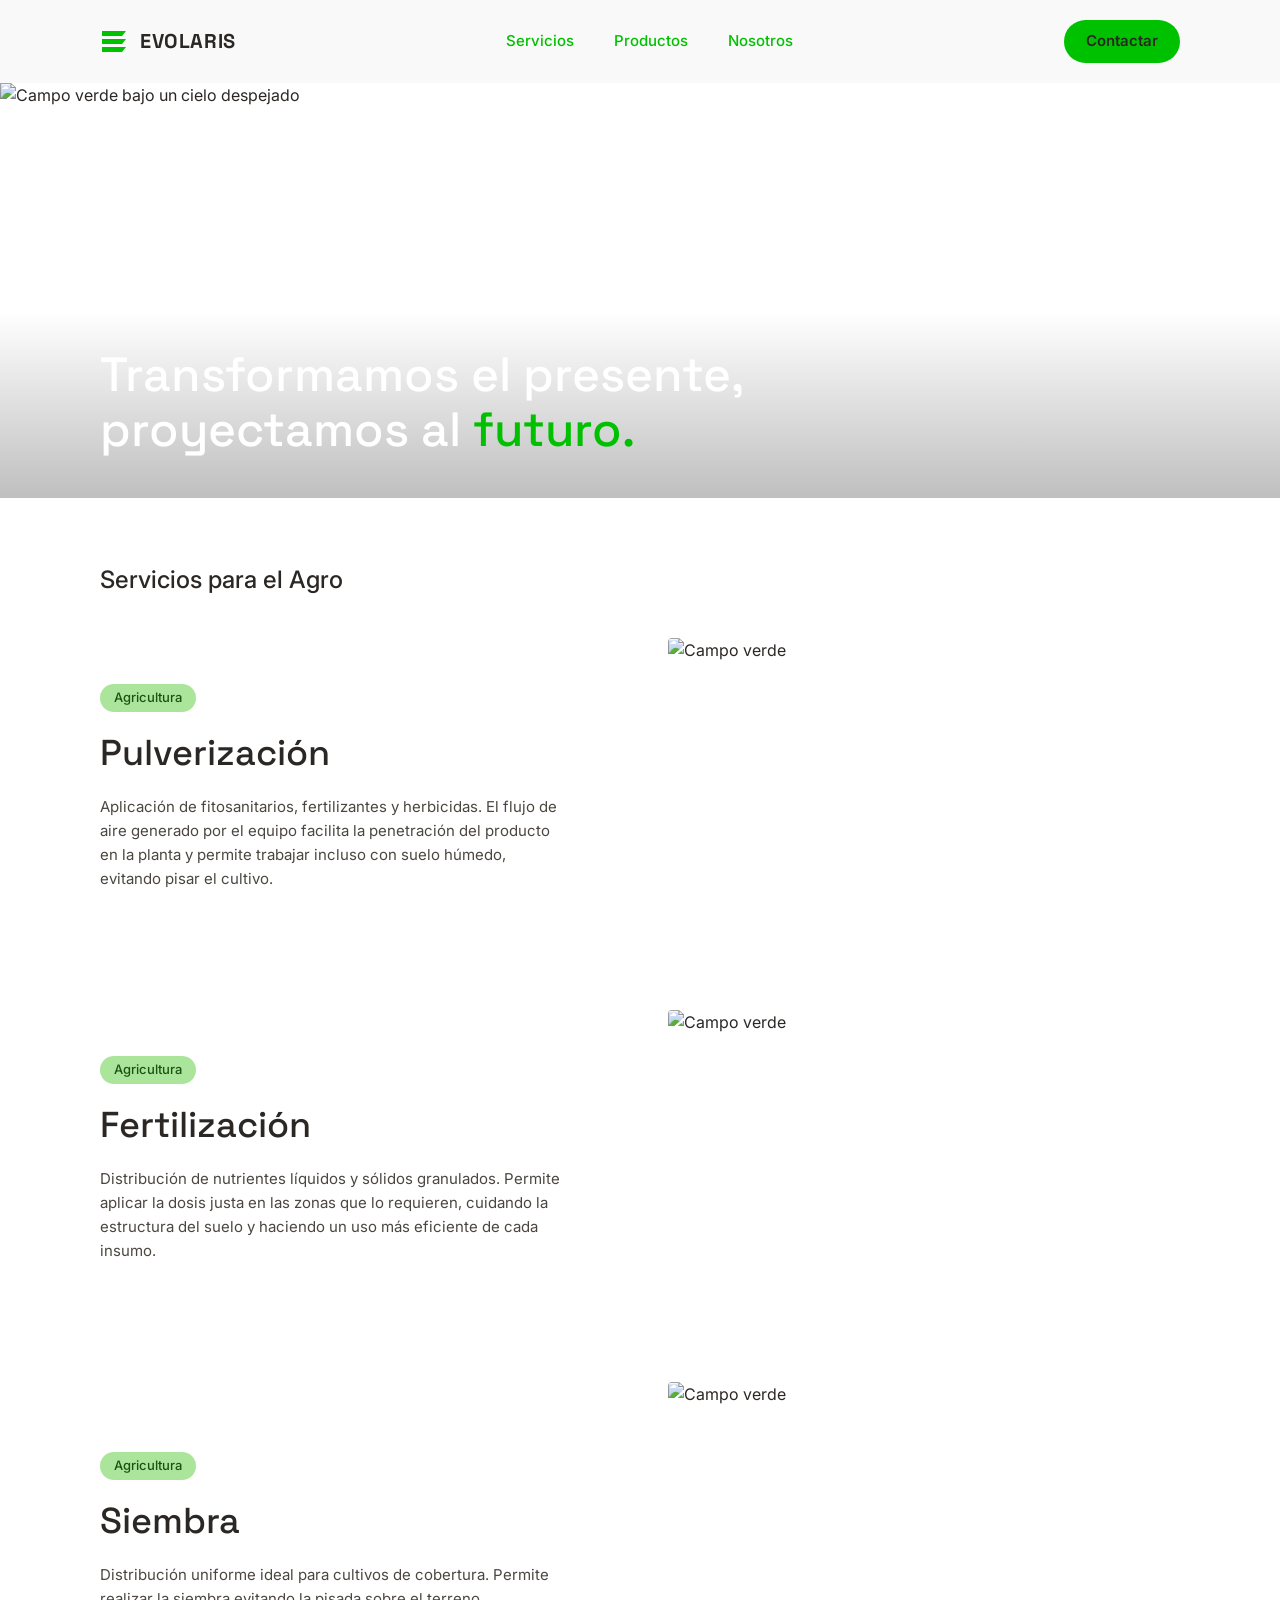
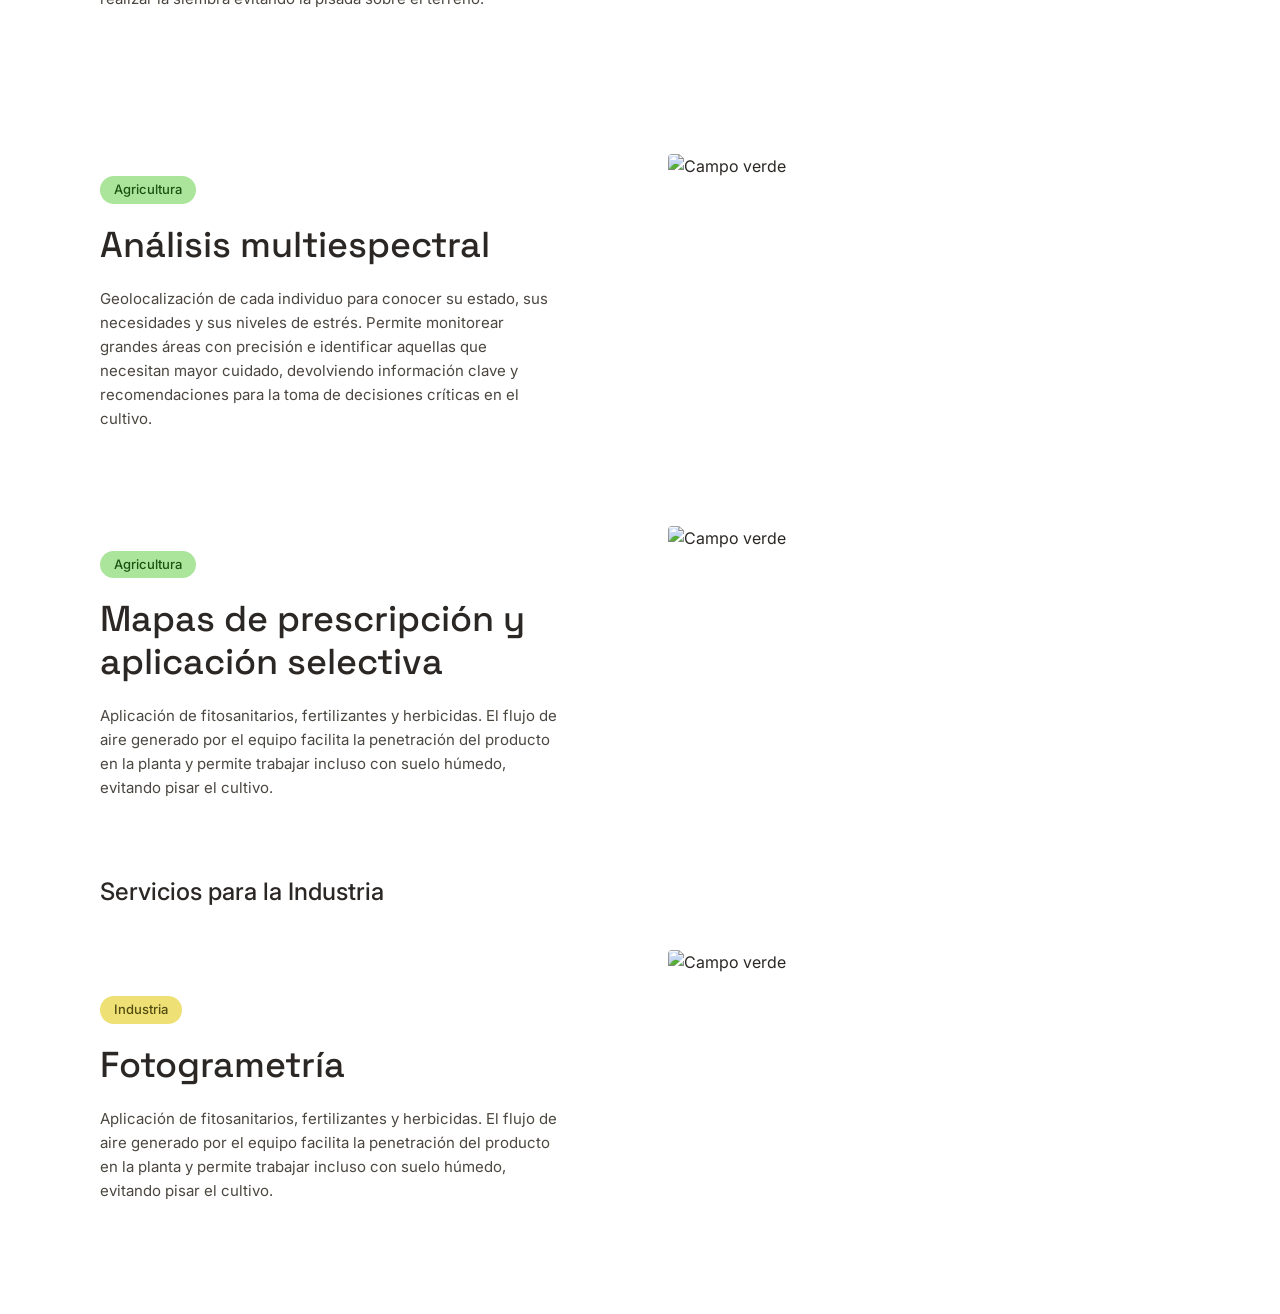
==== index.html @ e1e05653 "Rename index_codepen.html to index.html" ====
<!DOCTYPE html>
<html lang="es">
<head>
  <meta charset="UTF-8">
  <meta name="viewport" content="width=device-width, initial-scale=1.0">
  <title>Evolaris — Servicios</title>

  <link rel="preconnect" href="https://fonts.googleapis.com">
  <link rel="preconnect" href="https://fonts.gstatic.com" crossorigin>
  <link href="https://fonts.googleapis.com/css2?family=Space+Grotesk:wght@400;500;600;700&family=Inter:wght@400;500;600&display=swap" rel="stylesheet">

  <style>
/* ===========================
   Tokens
=========================== */
:root {
  --color-bg-header: #F9F9F9;
  --color-white: #FFFFFF;
  --color-green: #00C100;
  --color-text-dark: #2B2724;
  --color-text-body: #4B4740;

  --color-badge-agro-bg: #ABE59B;
  --color-badge-agro-text: #1B5312;

  --color-badge-industria-bg: #EEE075;
  --color-badge-industria-text: #534D13;

  --font-display: "Space Grotesk", sans-serif;
  --font-body: "Inter", sans-serif;

  --container-max: 1280px;
  --container-pad: 6.25rem; /* 100px */
}

/* ===========================
   Reset
=========================== */
* {
  margin: 0;
  padding: 0;
  box-sizing: border-box;
}

html {
  font-size: 16px;
  scroll-behavior: smooth;
}

body {
  font-family: var(--font-body);
  color: var(--color-text-dark);
  background-color: var(--color-white);
  line-height: 1.5;
}

img {
  display: block;
  max-width: 100%;
}

a {
  text-decoration: none;
  color: inherit;
}

.container {
  width: 100%;
  max-width: var(--container-max);
  margin-inline: auto;
  padding-inline: var(--container-pad);
}

.text-green {
  color: var(--color-green);
}

/* ===========================
   Header
=========================== */
.header {
  background-color: var(--color-bg-header);
}

.header__inner {
  display: flex;
  align-items: center;
  justify-content: space-between;
  padding-block: 1.25rem;
}

.logo {
  display: flex;
  align-items: center;
  gap: 0.625rem;
}

.logo__text {
  font-family: var(--font-display);
  font-weight: 700;
  font-size: 1.25rem;
  letter-spacing: 0.03em;
}

.nav {
  display: flex;
  align-items: center;
  gap: 2.5rem;
}

.nav__link {
  font-family: var(--font-body);
  font-weight: 500;
  font-size: 0.9375rem;
  color: var(--color-green);
  transition: opacity 0.2s ease;
}

.nav__link:hover {
  opacity: 0.7;
}

.btn-contact {
  display: inline-flex;
  align-items: center;
  justify-content: center;
  background-color: var(--color-green);
  color: var(--color-text-dark);
  font-family: var(--font-body);
  font-weight: 600;
  font-size: 0.9375rem;
  padding: 0.625rem 1.375rem;
  border-radius: 999px;
  transition: opacity 0.2s ease;
}

.btn-contact:hover {
  opacity: 0.85;
}

/* ===========================
   Hero
=========================== */
.hero {
  position: relative;
  height: 25.9375rem; /* 415px */
  overflow: hidden;
  display: flex;
  align-items: flex-end;
}

.hero__bg {
  position: absolute;
  inset: 0;
  width: 100%;
  height: 100%;
  object-fit: cover;
}

.hero__overlay {
  position: absolute;
  inset: 0;
  background: linear-gradient(to top, rgba(0, 0, 0, 0.25) 0%, rgba(0, 0, 0, 0) 45%);
}

.hero__content {
  position: relative;
  padding-bottom: 2.5rem;
}

.hero__title {
  font-family: var(--font-display);
  font-weight: 500;
  font-size: 3rem;
  line-height: 1.15;
  color: var(--color-white);
}

/* ===========================
   Services
=========================== */
.services {
  padding-block: 4rem;
}

.services__heading {
  font-family: var(--font-body);
  font-weight: 500;
  font-size: 1.5rem;
  color: var(--color-text-dark);
  margin-bottom: 2.5rem;
}

.services__heading:not(:first-child) {
  margin-top: 3rem;
}

.service-list {
  display: flex;
  flex-direction: column;
  gap: 4.5rem;
}

.service-item {
  display: grid;
  grid-template-columns: minmax(0, 460px) minmax(0, 512px);
  justify-content: space-between;
  align-items: center;
  gap: 2rem;
}

.service-item__content {
  display: flex;
  flex-direction: column;
  align-items: flex-start;
  gap: 1.25rem;
}

.badge {
  font-family: var(--font-body);
  font-weight: 500;
  font-size: 0.8125rem;
  padding: 0.25rem 0.875rem;
  border-radius: 999px;
}

.badge--agro {
  background-color: var(--color-badge-agro-bg);
  color: var(--color-badge-agro-text);
}

.badge--industria {
  background-color: var(--color-badge-industria-bg);
  color: var(--color-badge-industria-text);
}

.service-item__title {
  font-family: var(--font-display);
  font-weight: 500;
  font-size: 2.25rem;
  line-height: 1.2;
  color: var(--color-text-dark);
}

.service-item__text {
  font-family: var(--font-body);
  font-weight: 400;
  font-size: 0.9375rem;
  line-height: 1.6;
  color: var(--color-text-body);
}

.service-item__image {
  width: 100%;
  aspect-ratio: 512 / 300;
  overflow: hidden;
  border-radius: 0.25rem;
}

.service-item__image img {
  width: 100%;
  height: 100%;
  object-fit: cover;
}

/* ===========================
   Responsive
=========================== */
@media (max-width: 1024px) {
  :root {
    --container-pad: 2.5rem;
  }

  .hero__title {
    font-size: 2.25rem;
  }

  .service-item {
    grid-template-columns: 1fr;
  }

  .service-item__image {
    order: -1;
  }
}

@media (max-width: 640px) {
  :root {
    --container-pad: 1.25rem;
  }

  .nav {
    display: none;
  }

  .hero {
    height: 20rem;
  }

  .hero__title {
    font-size: 1.75rem;
  }

  .service-item__title {
    font-size: 1.75rem;
  }
}

  </style>
</head>
<body>

  <!-- Header -->
  <header class="header">
    <div class="container header__inner">
      <div class="logo">
        <svg class="logo__icon" width="30" height="30" viewBox="0 0 30 30" fill="none" xmlns="http://www.w3.org/2000/svg">
          <path d="M2 5 L26 5 L22 10 L2 10 Z" fill="var(--color-green)"/>
          <path d="M2 13 L26 13 L22 18 L2 18 Z" fill="var(--color-green)"/>
          <path d="M2 21 L26 21 L22 26 L2 26 Z" fill="var(--color-green)"/>
        </svg>
        <span class="logo__text">EVOLARIS</span>
      </div>

      <nav class="nav">
        <a href="#servicios" class="nav__link">Servicios</a>
        <a href="#productos" class="nav__link">Productos</a>
        <a href="#nosotros" class="nav__link">Nosotros</a>
      </nav>

      <a href="#contacto" class="btn-contact">Contactar</a>
    </div>
  </header>

  <!-- Hero -->
  <section class="hero">
    <img src="images/campo-verde.jpg" alt="Campo verde bajo un cielo despejado" class="hero__bg">
    <div class="hero__overlay"></div>
    <div class="container hero__content">
      <h1 class="hero__title">
        Transformamos el presente,<br>
        proyectamos al <span class="text-green">futuro.</span>
      </h1>
    </div>
  </section>

  <!-- Servicios -->
  <section class="services" id="servicios">
    <div class="container">

      <!-- Servicios para el Agro -->
      <h2 class="services__heading">Servicios para el Agro</h2>

      <div class="service-list">

        <article class="service-item">
          <div class="service-item__content">
            <span class="badge badge--agro">Agricultura</span>
            <h3 class="service-item__title">Pulverización</h3>
            <p class="service-item__text">
              Aplicación de fitosanitarios, fertilizantes y herbicidas. El flujo de aire generado por el equipo facilita la penetración del producto en la planta y permite trabajar incluso con suelo húmedo, evitando pisar el cultivo.
            </p>
          </div>
          <div class="service-item__image">
            <img src="images/campo-verde.jpg" alt="Campo verde">
          </div>
        </article>

        <article class="service-item">
          <div class="service-item__content">
            <span class="badge badge--agro">Agricultura</span>
            <h3 class="service-item__title">Fertilización</h3>
            <p class="service-item__text">
              Distribución de nutrientes líquidos y sólidos granulados. Permite aplicar la dosis justa en las zonas que lo requieren, cuidando la estructura del suelo y haciendo un uso más eficiente de cada insumo.
            </p>
          </div>
          <div class="service-item__image">
            <img src="images/campo-verde.jpg" alt="Campo verde">
          </div>
        </article>

        <article class="service-item">
          <div class="service-item__content">
            <span class="badge badge--agro">Agricultura</span>
            <h3 class="service-item__title">Siembra</h3>
            <p class="service-item__text">
              Distribución uniforme ideal para cultivos de cobertura. Permite realizar la siembra evitando la pisada sobre el terreno.
            </p>
          </div>
          <div class="service-item__image">
            <img src="images/campo-verde.jpg" alt="Campo verde">
          </div>
        </article>

        <article class="service-item">
          <div class="service-item__content">
            <span class="badge badge--agro">Agricultura</span>
            <h3 class="service-item__title">Análisis multiespectral</h3>
            <p class="service-item__text">
              Geolocalización de cada individuo para conocer su estado, sus necesidades y sus niveles de estrés. Permite monitorear grandes áreas con precisión e identificar aquellas que necesitan mayor cuidado, devolviendo información clave y recomendaciones para la toma de decisiones críticas en el cultivo.
            </p>
          </div>
          <div class="service-item__image">
            <img src="images/campo-verde.jpg" alt="Campo verde">
          </div>
        </article>

        <article class="service-item">
          <div class="service-item__content">
            <span class="badge badge--agro">Agricultura</span>
            <h3 class="service-item__title">Mapas de prescripción y aplicación selectiva</h3>
            <p class="service-item__text">
              Aplicación de fitosanitarios, fertilizantes y herbicidas. El flujo de aire generado por el equipo facilita la penetración del producto en la planta y permite trabajar incluso con suelo húmedo, evitando pisar el cultivo.
            </p>
          </div>
          <div class="service-item__image">
            <img src="images/campo-verde.jpg" alt="Campo verde">
          </div>
        </article>

      </div>

      <!-- Servicios para la Industria -->
      <h2 class="services__heading">Servicios para la Industria</h2>

      <div class="service-list">

        <article class="service-item">
          <div class="service-item__content">
            <span class="badge badge--industria">Industria</span>
            <h3 class="service-item__title">Fotogrametría</h3>
            <p class="service-item__text">
              Aplicación de fitosanitarios, fertilizantes y herbicidas. El flujo de aire generado por el equipo facilita la penetración del producto en la planta y permite trabajar incluso con suelo húmedo, evitando pisar el cultivo.
            </p>
          </div>
          <div class="service-item__image">
            <img src="images/campo-verde.jpg" alt="Campo verde">
          </div>
        </article>

      </div>

    </div>
  </section>

</body>
</html>
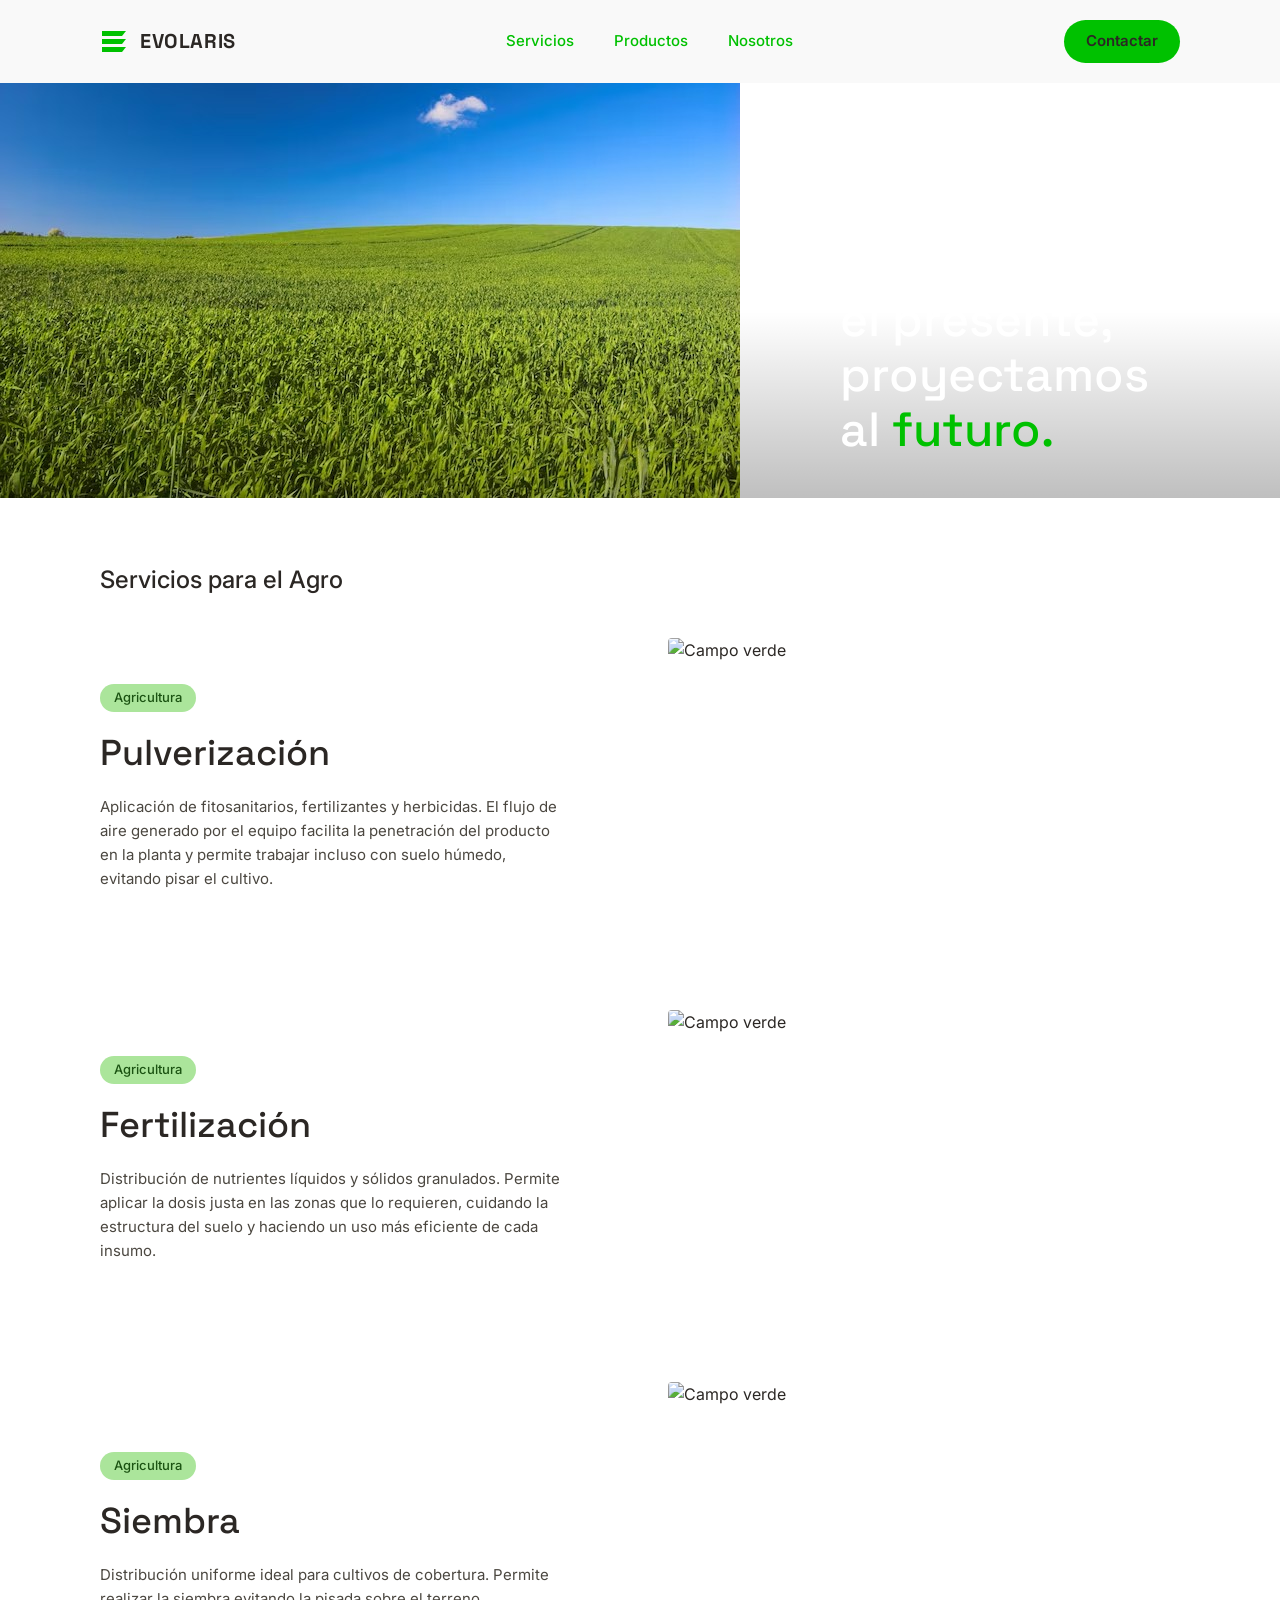
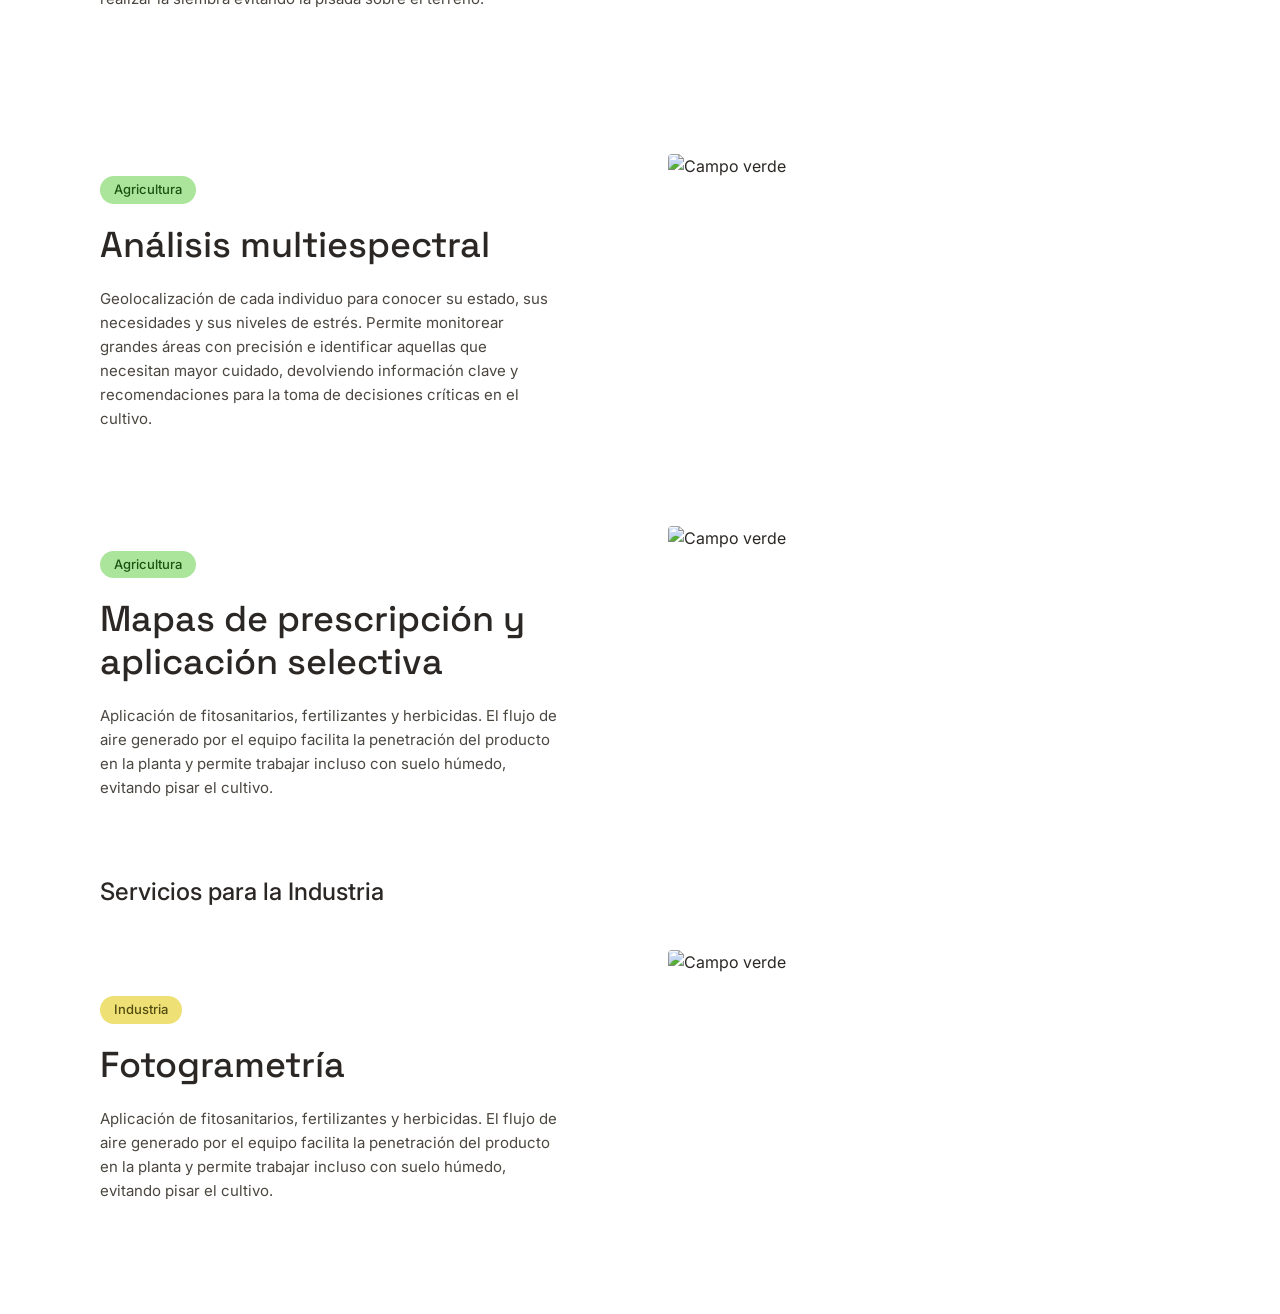
==== commit 949340ef: "Update index.html" ====
--- a/index.html
+++ b/index.html
@@ -334,7 +334,7 @@
 
   <!-- Hero -->
   <section class="hero">
-    <img src="images/campo-verde.jpg" alt="Campo verde bajo un cielo despejado" class="hero__bg">
+    <img src="campo-verde.jpg">
     <div class="hero__overlay"></div>
     <div class="container hero__content">
       <h1 class="hero__title">
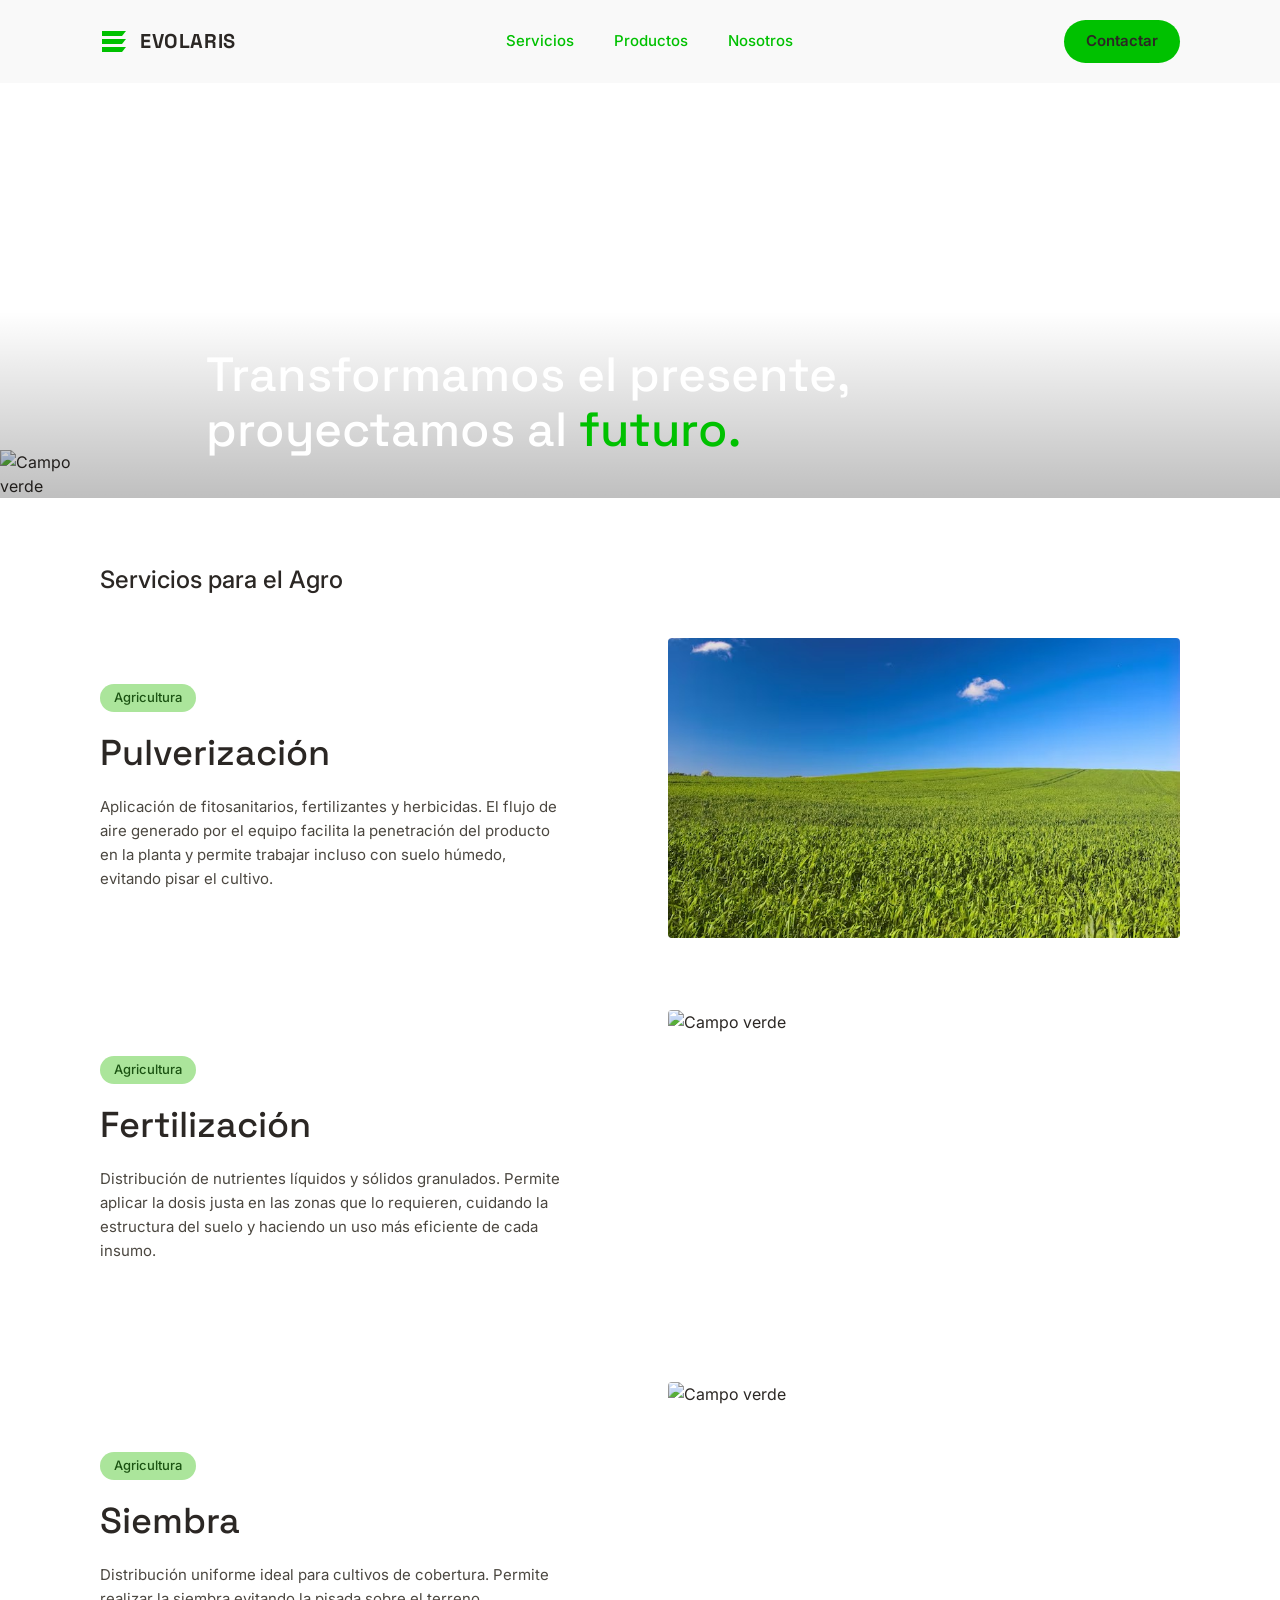
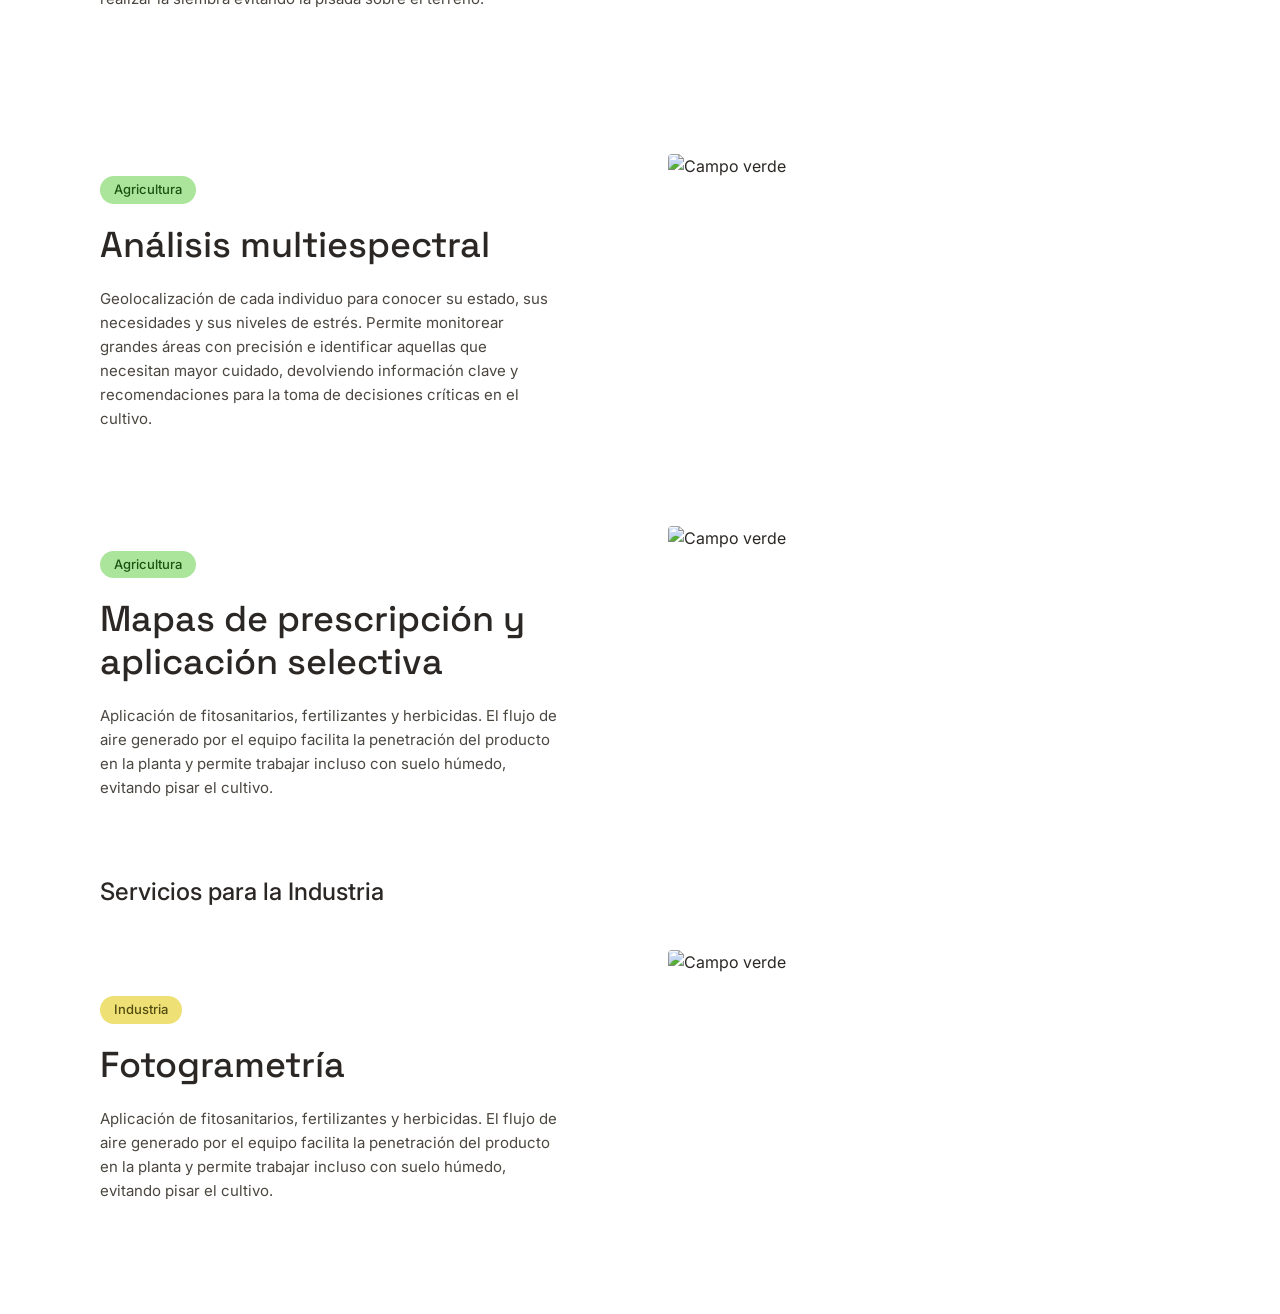
==== commit a72e8f06: "Update index.html" ====
--- a/index.html
+++ b/index.html
@@ -334,7 +334,7 @@
 
   <!-- Hero -->
   <section class="hero">
-    <img src="campo-verde.jpg">
+    <img src="images/campo-verde.jpg" alt="Campo verde">
     <div class="hero__overlay"></div>
     <div class="container hero__content">
       <h1 class="hero__title">
@@ -362,7 +362,7 @@
             </p>
           </div>
           <div class="service-item__image">
-            <img src="images/campo-verde.jpg" alt="Campo verde">
+            <img src="campo-verde.jpg">
           </div>
         </article>
 
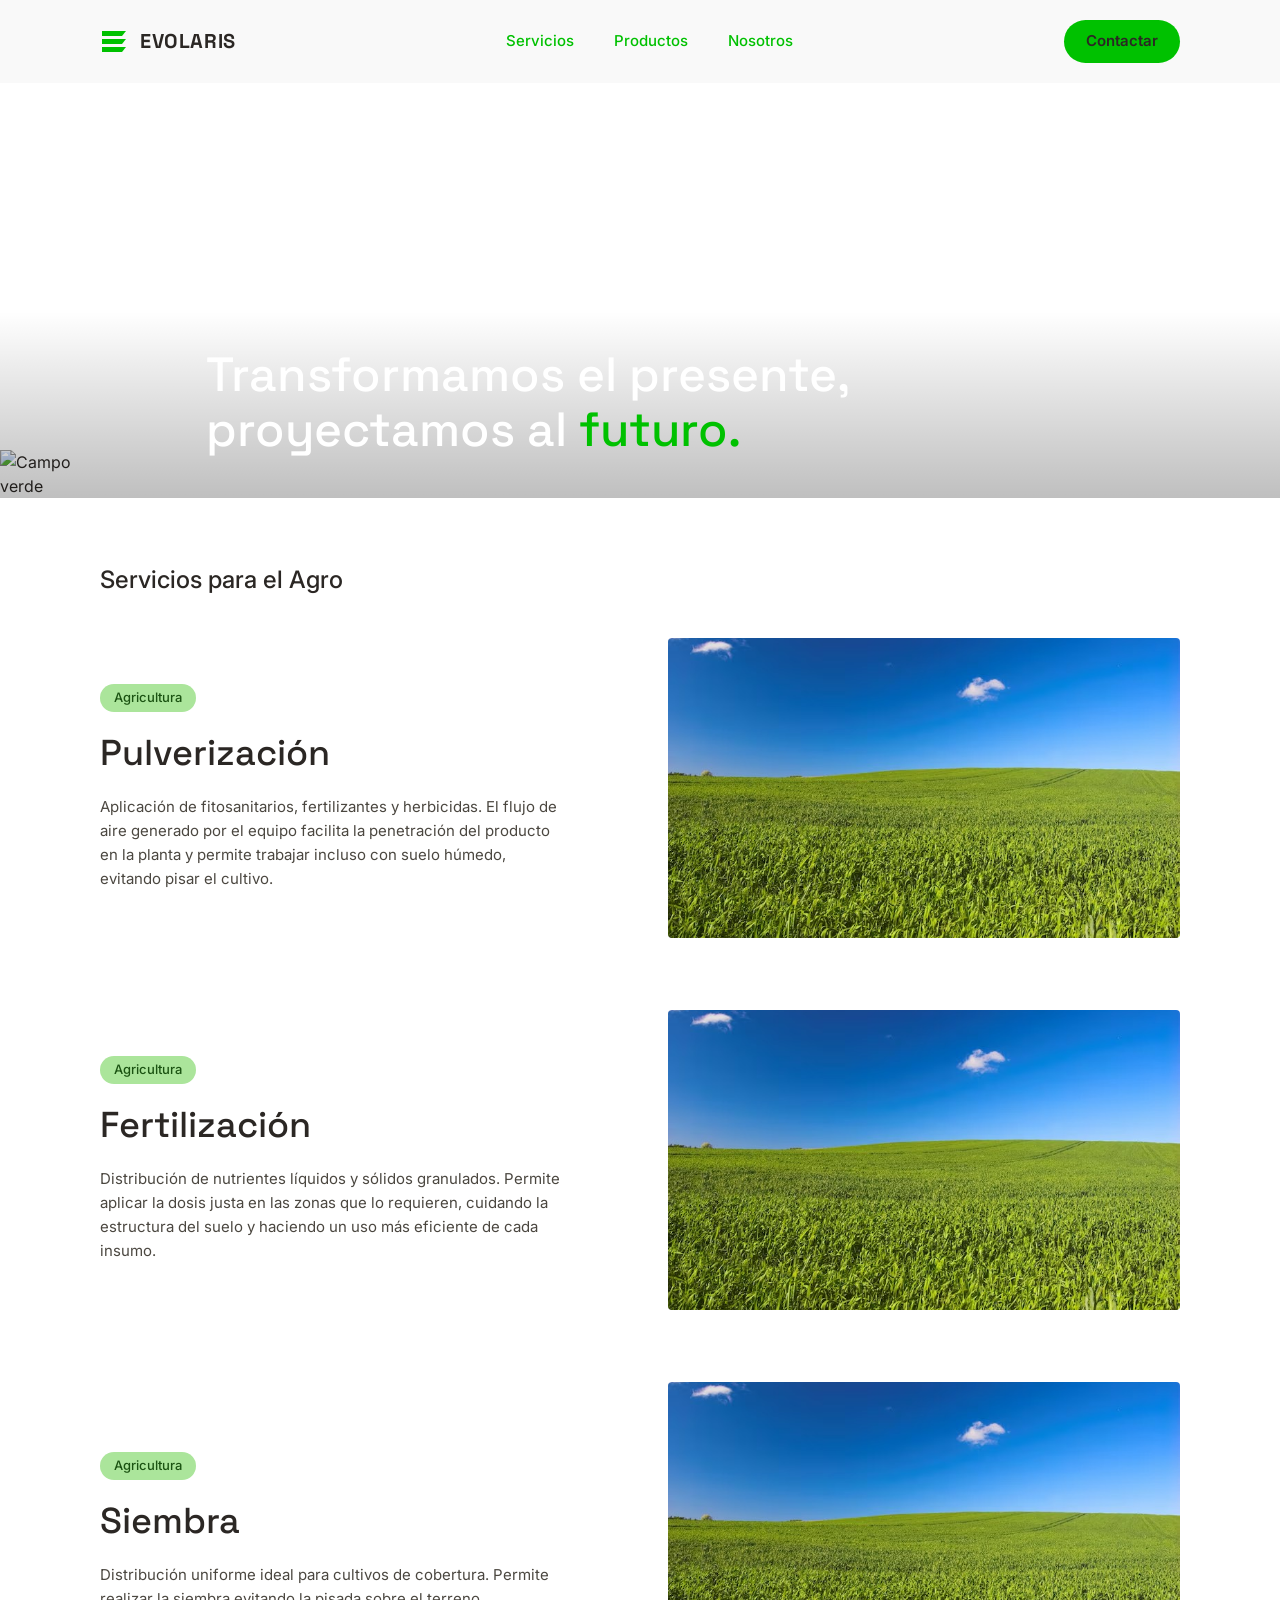
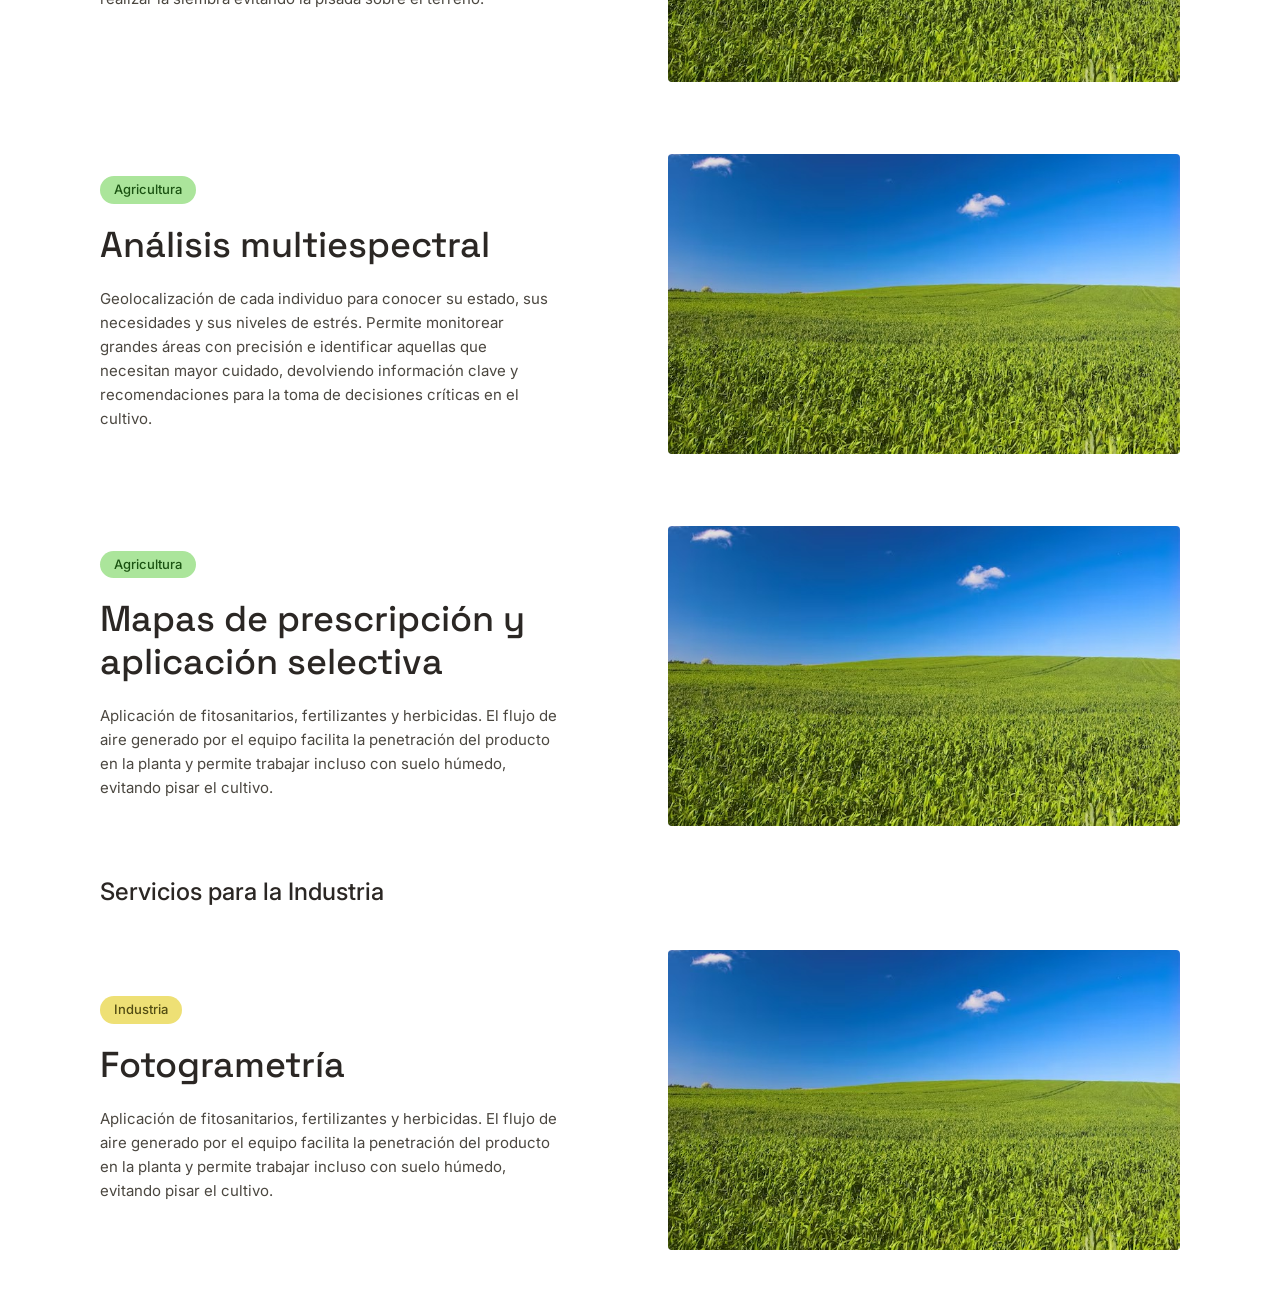
==== commit bd601f13: "Update index.html" ====
--- a/index.html
+++ b/index.html
@@ -375,7 +375,7 @@
             </p>
           </div>
           <div class="service-item__image">
-            <img src="images/campo-verde.jpg" alt="Campo verde">
+            <img src="campo-verde.jpg">
           </div>
         </article>
 
@@ -388,7 +388,7 @@
             </p>
           </div>
           <div class="service-item__image">
-            <img src="images/campo-verde.jpg" alt="Campo verde">
+            <img src="campo-verde.jpg">
           </div>
         </article>
 
@@ -401,7 +401,7 @@
             </p>
           </div>
           <div class="service-item__image">
-            <img src="images/campo-verde.jpg" alt="Campo verde">
+            <img src="campo-verde.jpg">
           </div>
         </article>
 
@@ -414,7 +414,7 @@
             </p>
           </div>
           <div class="service-item__image">
-            <img src="images/campo-verde.jpg" alt="Campo verde">
+            <img src="campo-verde.jpg">
           </div>
         </article>
 
@@ -434,7 +434,7 @@
             </p>
           </div>
           <div class="service-item__image">
-            <img src="images/campo-verde.jpg" alt="Campo verde">
+            <img src="campo-verde.jpg">
           </div>
         </article>
 
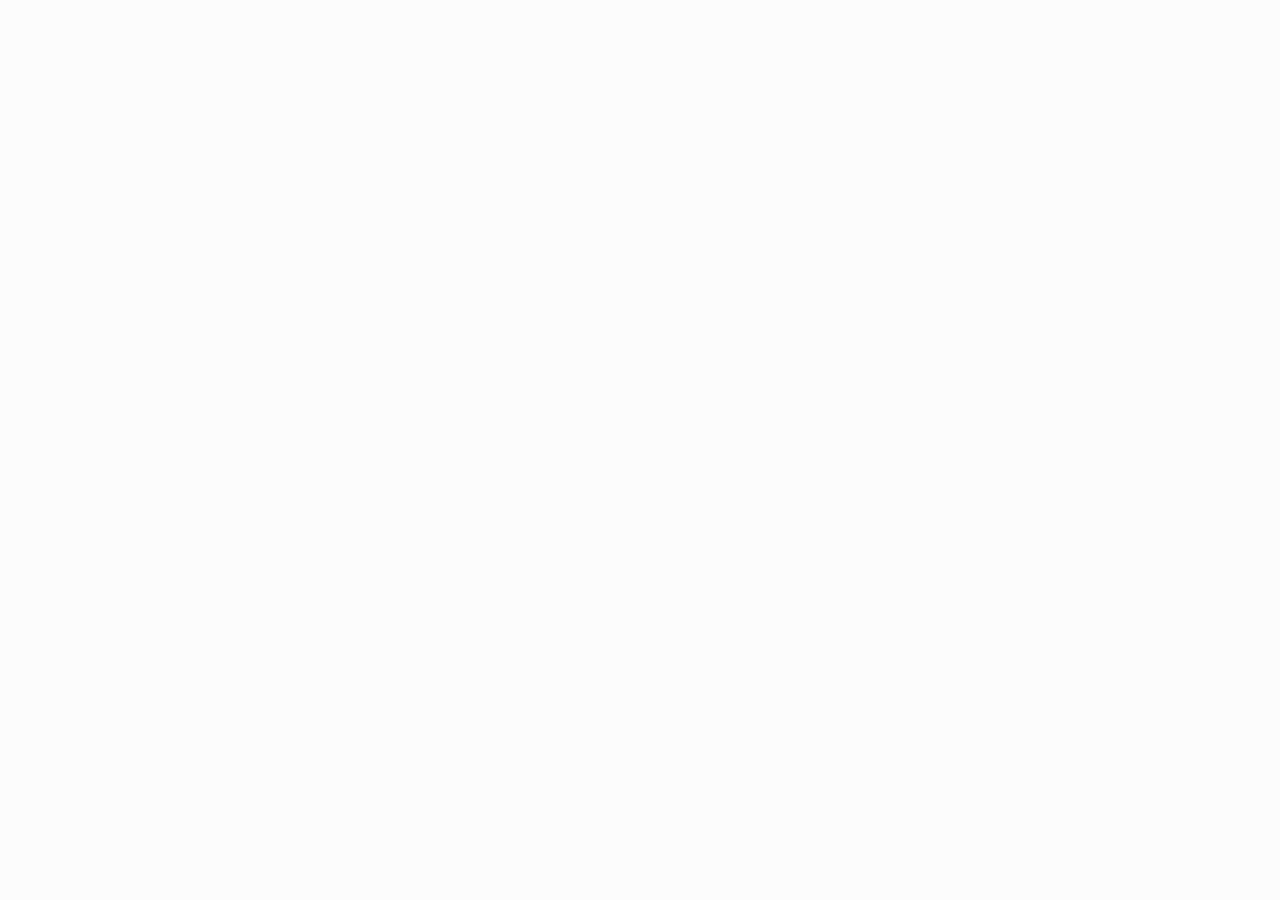
==== commit 65a071c8: "Add files via upload" ====
--- a/index.html
+++ b/index.html
@@ -1,447 +1,71 @@
-<!DOCTYPE html>
-<html lang="es">
-<head>
-  <meta charset="UTF-8">
-  <meta name="viewport" content="width=device-width, initial-scale=1.0">
-  <title>Evolaris — Servicios</title>
-
-  <link rel="preconnect" href="https://fonts.googleapis.com">
-  <link rel="preconnect" href="https://fonts.gstatic.com" crossorigin>
-  <link href="https://fonts.googleapis.com/css2?family=Space+Grotesk:wght@400;500;600;700&family=Inter:wght@400;500;600&display=swap" rel="stylesheet">
-
-  <style>
-/* ===========================
-   Tokens
-=========================== */
-:root {
-  --color-bg-header: #F9F9F9;
-  --color-white: #FFFFFF;
-  --color-green: #00C100;
-  --color-text-dark: #2B2724;
-  --color-text-body: #4B4740;
-
-  --color-badge-agro-bg: #ABE59B;
-  --color-badge-agro-text: #1B5312;
-
-  --color-badge-industria-bg: #EEE075;
-  --color-badge-industria-text: #534D13;
-
-  --font-display: "Space Grotesk", sans-serif;
-  --font-body: "Inter", sans-serif;
-
-  --container-max: 1280px;
-  --container-pad: 6.25rem; /* 100px */
+<!-- @dsCard group="Sitio" viewport="1280x760" name="Evolaris — Sitio" subtitle="Inicio, Productos, Servicios y Nosotros — navegación real" -->
+<!DOCTYPE html><html><head><meta charset="utf-8">
+<title>Evolaris</title>
+<link rel="stylesheet" href="../../styles.css">
+<meta name="ext-resource-dependency" content="../../assets/logo/logo-color.svg" data-resource-id="logoColor" />
+<meta name="ext-resource-dependency" content="../../assets/logo/logo-white.svg" data-resource-id="logoWhite" />
+<meta name="ext-resource-dependency" content="../../assets/icons/social/instagram.svg" data-resource-id="socialInstagram" />
+<meta name="ext-resource-dependency" content="../../assets/icons/social/facebook.svg" data-resource-id="socialFacebook" />
+<meta name="ext-resource-dependency" content="../../assets/icons/social/whatsapp.svg" data-resource-id="socialWhatsapp" />
+<script src="https://unpkg.com/react@18.3.1/umd/react.development.js" integrity="sha384-hD6/rw4ppMLGNu3tX5cjIb+uRZ7UkRJ6BPkLpg4hAu/6onKUg4lLsHAs9EBPT82L" crossorigin="anonymous"></script>
+<script src="https://unpkg.com/react-dom@18.3.1/umd/react-dom.development.js" integrity="sha384-u6aeetuaXnQ38mYT8rp6sbXaQe3NL9t+IBXmnYxwkUI2Hw4bsp2Wvmx4yRQF1uAm" crossorigin="anonymous"></script>
+<script src="https://unpkg.com/@babel/standalone@7.29.0/babel.min.js" integrity="sha384-m08KidiNqLdpJqLq95G/LEi8Qvjl/xUYll3QILypMoQ65QorJ9Lvtp2RXYGBFj1y" crossorigin="anonymous"></script>
+<script src="../../_ds_bundle.js"></script>
+<style>*{box-sizing:border-box}body{margin:0;background:var(--surface-page)}a{color:var(--color-primary-active)}a:hover{color:var(--color-primary)}</style>
+</head><body>
+<template id="__bundler_thumbnail" data-bg-color="#0D0D0D">
+  <svg viewBox="0 0 1200 800" xmlns="http://www.w3.org/2000/svg">
+    <rect width="1200" height="800" fill="#0D0D0D"/>
+    <rect x="360" y="300" width="480" height="80" rx="40" fill="#00C100"/>
+    <rect x="360" y="420" width="300" height="80" rx="40" fill="#3D3D3D"/>
+  </svg>
+</template>
+<div id="root"></div>
+<script src="./image-slot.js"></script>
+<script src="./anchors.js"></script>
+<script>
+  // WhatsApp: número y helper compartidos por Header, Footer y ContactForm.
+  window.WHATSAPP_NUMBER = "5492995559999"; // +54 9 299 555 9999
+  window.WHATSAPP_GENERIC_TEXT = "Hola! Quiero saber más sobre...";
+  window.buildWhatsAppLink = function (text) {
+    var base = "https://wa.me/" + window.WHATSAPP_NUMBER;
+    return text ? base + "?text=" + encodeURIComponent(text) : base;
+  };
+</script>
+<script type="text/babel" src="Header.jsx"></script>
+<script type="text/babel" src="SectionHero.jsx"></script>
+<script type="text/babel" src="SectionIntro.jsx"></script>
+<script type="text/babel" src="ContactForm.jsx"></script>
+<script type="text/babel" src="Footer.jsx"></script>
+<script type="text/babel" src="Home.jsx"></script>
+<script type="text/babel" src="Services.jsx"></script>
+<script type="text/babel" src="Products.jsx"></script>
+<script type="text/babel" src="About.jsx"></script>
+<script type="text/babel">
+// Look final elegido durante el diseño (clima "sobrio", densidad "editorial", acento verde de marca).
+// El panel de tweaks para explorar variantes se sacó del sitio final; estos valores quedan fijos.
+function App(){
+  const [page,setPage]=React.useState("inicio");
+  const go = (section, link) => {
+    setPage(section);
+    window.scrollToAnchor(link ? window.slugify(link) : null);
+  };
+  const Page = page==="servicios"?Services:page==="productos"?Products:page==="nosotros"?About:Home;
+  const vars = {
+    "--color-primary": "#00C100",
+    "--color-primary-hover": "#10AE09",
+    "--color-primary-active": "#1D7714",
+    "--color-primary-tint-100": "#EFFAEB",
+    "--hero-veil": "linear-gradient(to top, rgba(13,13,13,0.72) 0%, rgba(13,13,13,0.5) 55%, rgba(13,13,13,0.1) 100%)",
+    "--hero-scale": 1,
+    "--rhythm": 1.34,
+  };
+  return (<div style={vars}>
+    <Header page={page} onNavigate={go}/>
+    <Page onNavigate={go}/>
+    <Footer onNavigate={go}/>
+  </div>);
 }
-
-/* ===========================
-   Reset
-=========================== */
-* {
-  margin: 0;
-  padding: 0;
-  box-sizing: border-box;
-}
-
-html {
-  font-size: 16px;
-  scroll-behavior: smooth;
-}
-
-body {
-  font-family: var(--font-body);
-  color: var(--color-text-dark);
-  background-color: var(--color-white);
-  line-height: 1.5;
-}
-
-img {
-  display: block;
-  max-width: 100%;
-}
-
-a {
-  text-decoration: none;
-  color: inherit;
-}
-
-.container {
-  width: 100%;
-  max-width: var(--container-max);
-  margin-inline: auto;
-  padding-inline: var(--container-pad);
-}
-
-.text-green {
-  color: var(--color-green);
-}
-
-/* ===========================
-   Header
-=========================== */
-.header {
-  background-color: var(--color-bg-header);
-}
-
-.header__inner {
-  display: flex;
-  align-items: center;
-  justify-content: space-between;
-  padding-block: 1.25rem;
-}
-
-.logo {
-  display: flex;
-  align-items: center;
-  gap: 0.625rem;
-}
-
-.logo__text {
-  font-family: var(--font-display);
-  font-weight: 700;
-  font-size: 1.25rem;
-  letter-spacing: 0.03em;
-}
-
-.nav {
-  display: flex;
-  align-items: center;
-  gap: 2.5rem;
-}
-
-.nav__link {
-  font-family: var(--font-body);
-  font-weight: 500;
-  font-size: 0.9375rem;
-  color: var(--color-green);
-  transition: opacity 0.2s ease;
-}
-
-.nav__link:hover {
-  opacity: 0.7;
-}
-
-.btn-contact {
-  display: inline-flex;
-  align-items: center;
-  justify-content: center;
-  background-color: var(--color-green);
-  color: var(--color-text-dark);
-  font-family: var(--font-body);
-  font-weight: 600;
-  font-size: 0.9375rem;
-  padding: 0.625rem 1.375rem;
-  border-radius: 999px;
-  transition: opacity 0.2s ease;
-}
-
-.btn-contact:hover {
-  opacity: 0.85;
-}
-
-/* ===========================
-   Hero
-=========================== */
-.hero {
-  position: relative;
-  height: 25.9375rem; /* 415px */
-  overflow: hidden;
-  display: flex;
-  align-items: flex-end;
-}
-
-.hero__bg {
-  position: absolute;
-  inset: 0;
-  width: 100%;
-  height: 100%;
-  object-fit: cover;
-}
-
-.hero__overlay {
-  position: absolute;
-  inset: 0;
-  background: linear-gradient(to top, rgba(0, 0, 0, 0.25) 0%, rgba(0, 0, 0, 0) 45%);
-}
-
-.hero__content {
-  position: relative;
-  padding-bottom: 2.5rem;
-}
-
-.hero__title {
-  font-family: var(--font-display);
-  font-weight: 500;
-  font-size: 3rem;
-  line-height: 1.15;
-  color: var(--color-white);
-}
-
-/* ===========================
-   Services
-=========================== */
-.services {
-  padding-block: 4rem;
-}
-
-.services__heading {
-  font-family: var(--font-body);
-  font-weight: 500;
-  font-size: 1.5rem;
-  color: var(--color-text-dark);
-  margin-bottom: 2.5rem;
-}
-
-.services__heading:not(:first-child) {
-  margin-top: 3rem;
-}
-
-.service-list {
-  display: flex;
-  flex-direction: column;
-  gap: 4.5rem;
-}
-
-.service-item {
-  display: grid;
-  grid-template-columns: minmax(0, 460px) minmax(0, 512px);
-  justify-content: space-between;
-  align-items: center;
-  gap: 2rem;
-}
-
-.service-item__content {
-  display: flex;
-  flex-direction: column;
-  align-items: flex-start;
-  gap: 1.25rem;
-}
-
-.badge {
-  font-family: var(--font-body);
-  font-weight: 500;
-  font-size: 0.8125rem;
-  padding: 0.25rem 0.875rem;
-  border-radius: 999px;
-}
-
-.badge--agro {
-  background-color: var(--color-badge-agro-bg);
-  color: var(--color-badge-agro-text);
-}
-
-.badge--industria {
-  background-color: var(--color-badge-industria-bg);
-  color: var(--color-badge-industria-text);
-}
-
-.service-item__title {
-  font-family: var(--font-display);
-  font-weight: 500;
-  font-size: 2.25rem;
-  line-height: 1.2;
-  color: var(--color-text-dark);
-}
-
-.service-item__text {
-  font-family: var(--font-body);
-  font-weight: 400;
-  font-size: 0.9375rem;
-  line-height: 1.6;
-  color: var(--color-text-body);
-}
-
-.service-item__image {
-  width: 100%;
-  aspect-ratio: 512 / 300;
-  overflow: hidden;
-  border-radius: 0.25rem;
-}
-
-.service-item__image img {
-  width: 100%;
-  height: 100%;
-  object-fit: cover;
-}
-
-/* ===========================
-   Responsive
-=========================== */
-@media (max-width: 1024px) {
-  :root {
-    --container-pad: 2.5rem;
-  }
-
-  .hero__title {
-    font-size: 2.25rem;
-  }
-
-  .service-item {
-    grid-template-columns: 1fr;
-  }
-
-  .service-item__image {
-    order: -1;
-  }
-}
-
-@media (max-width: 640px) {
-  :root {
-    --container-pad: 1.25rem;
-  }
-
-  .nav {
-    display: none;
-  }
-
-  .hero {
-    height: 20rem;
-  }
-
-  .hero__title {
-    font-size: 1.75rem;
-  }
-
-  .service-item__title {
-    font-size: 1.75rem;
-  }
-}
-
-  </style>
-</head>
-<body>
-
-  <!-- Header -->
-  <header class="header">
-    <div class="container header__inner">
-      <div class="logo">
-        <svg class="logo__icon" width="30" height="30" viewBox="0 0 30 30" fill="none" xmlns="http://www.w3.org/2000/svg">
-          <path d="M2 5 L26 5 L22 10 L2 10 Z" fill="var(--color-green)"/>
-          <path d="M2 13 L26 13 L22 18 L2 18 Z" fill="var(--color-green)"/>
-          <path d="M2 21 L26 21 L22 26 L2 26 Z" fill="var(--color-green)"/>
-        </svg>
-        <span class="logo__text">EVOLARIS</span>
-      </div>
-
-      <nav class="nav">
-        <a href="#servicios" class="nav__link">Servicios</a>
-        <a href="#productos" class="nav__link">Productos</a>
-        <a href="#nosotros" class="nav__link">Nosotros</a>
-      </nav>
-
-      <a href="#contacto" class="btn-contact">Contactar</a>
-    </div>
-  </header>
-
-  <!-- Hero -->
-  <section class="hero">
-    <img src="images/campo-verde.jpg" alt="Campo verde">
-    <div class="hero__overlay"></div>
-    <div class="container hero__content">
-      <h1 class="hero__title">
-        Transformamos el presente,<br>
-        proyectamos al <span class="text-green">futuro.</span>
-      </h1>
-    </div>
-  </section>
-
-  <!-- Servicios -->
-  <section class="services" id="servicios">
-    <div class="container">
-
-      <!-- Servicios para el Agro -->
-      <h2 class="services__heading">Servicios para el Agro</h2>
-
-      <div class="service-list">
-
-        <article class="service-item">
-          <div class="service-item__content">
-            <span class="badge badge--agro">Agricultura</span>
-            <h3 class="service-item__title">Pulverización</h3>
-            <p class="service-item__text">
-              Aplicación de fitosanitarios, fertilizantes y herbicidas. El flujo de aire generado por el equipo facilita la penetración del producto en la planta y permite trabajar incluso con suelo húmedo, evitando pisar el cultivo.
-            </p>
-          </div>
-          <div class="service-item__image">
-            <img src="campo-verde.jpg">
-          </div>
-        </article>
-
-        <article class="service-item">
-          <div class="service-item__content">
-            <span class="badge badge--agro">Agricultura</span>
-            <h3 class="service-item__title">Fertilización</h3>
-            <p class="service-item__text">
-              Distribución de nutrientes líquidos y sólidos granulados. Permite aplicar la dosis justa en las zonas que lo requieren, cuidando la estructura del suelo y haciendo un uso más eficiente de cada insumo.
-            </p>
-          </div>
-          <div class="service-item__image">
-            <img src="campo-verde.jpg">
-          </div>
-        </article>
-
-        <article class="service-item">
-          <div class="service-item__content">
-            <span class="badge badge--agro">Agricultura</span>
-            <h3 class="service-item__title">Siembra</h3>
-            <p class="service-item__text">
-              Distribución uniforme ideal para cultivos de cobertura. Permite realizar la siembra evitando la pisada sobre el terreno.
-            </p>
-          </div>
-          <div class="service-item__image">
-            <img src="campo-verde.jpg">
-          </div>
-        </article>
-
-        <article class="service-item">
-          <div class="service-item__content">
-            <span class="badge badge--agro">Agricultura</span>
-            <h3 class="service-item__title">Análisis multiespectral</h3>
-            <p class="service-item__text">
-              Geolocalización de cada individuo para conocer su estado, sus necesidades y sus niveles de estrés. Permite monitorear grandes áreas con precisión e identificar aquellas que necesitan mayor cuidado, devolviendo información clave y recomendaciones para la toma de decisiones críticas en el cultivo.
-            </p>
-          </div>
-          <div class="service-item__image">
-            <img src="campo-verde.jpg">
-          </div>
-        </article>
-
-        <article class="service-item">
-          <div class="service-item__content">
-            <span class="badge badge--agro">Agricultura</span>
-            <h3 class="service-item__title">Mapas de prescripción y aplicación selectiva</h3>
-            <p class="service-item__text">
-              Aplicación de fitosanitarios, fertilizantes y herbicidas. El flujo de aire generado por el equipo facilita la penetración del producto en la planta y permite trabajar incluso con suelo húmedo, evitando pisar el cultivo.
-            </p>
-          </div>
-          <div class="service-item__image">
-            <img src="campo-verde.jpg">
-          </div>
-        </article>
-
-      </div>
-
-      <!-- Servicios para la Industria -->
-      <h2 class="services__heading">Servicios para la Industria</h2>
-
-      <div class="service-list">
-
-        <article class="service-item">
-          <div class="service-item__content">
-            <span class="badge badge--industria">Industria</span>
-            <h3 class="service-item__title">Fotogrametría</h3>
-            <p class="service-item__text">
-              Aplicación de fitosanitarios, fertilizantes y herbicidas. El flujo de aire generado por el equipo facilita la penetración del producto en la planta y permite trabajar incluso con suelo húmedo, evitando pisar el cultivo.
-            </p>
-          </div>
-          <div class="service-item__image">
-            <img src="campo-verde.jpg">
-          </div>
-        </article>
-
-      </div>
-
-    </div>
-  </section>
-
-</body>
-</html>
+ReactDOM.createRoot(document.getElementById("root")).render(<App/>);
+</script>
+</body></html>
--- a/styles.css
+++ b/styles.css
@@ -0,0 +1,6 @@
+@import "tokens/colors.css";
+@import "tokens/typography.css";
+@import "tokens/spacing.css";
+@import "tokens/effects.css";
+@import "tokens/icons.css";
+@import "tokens/responsive.css";
